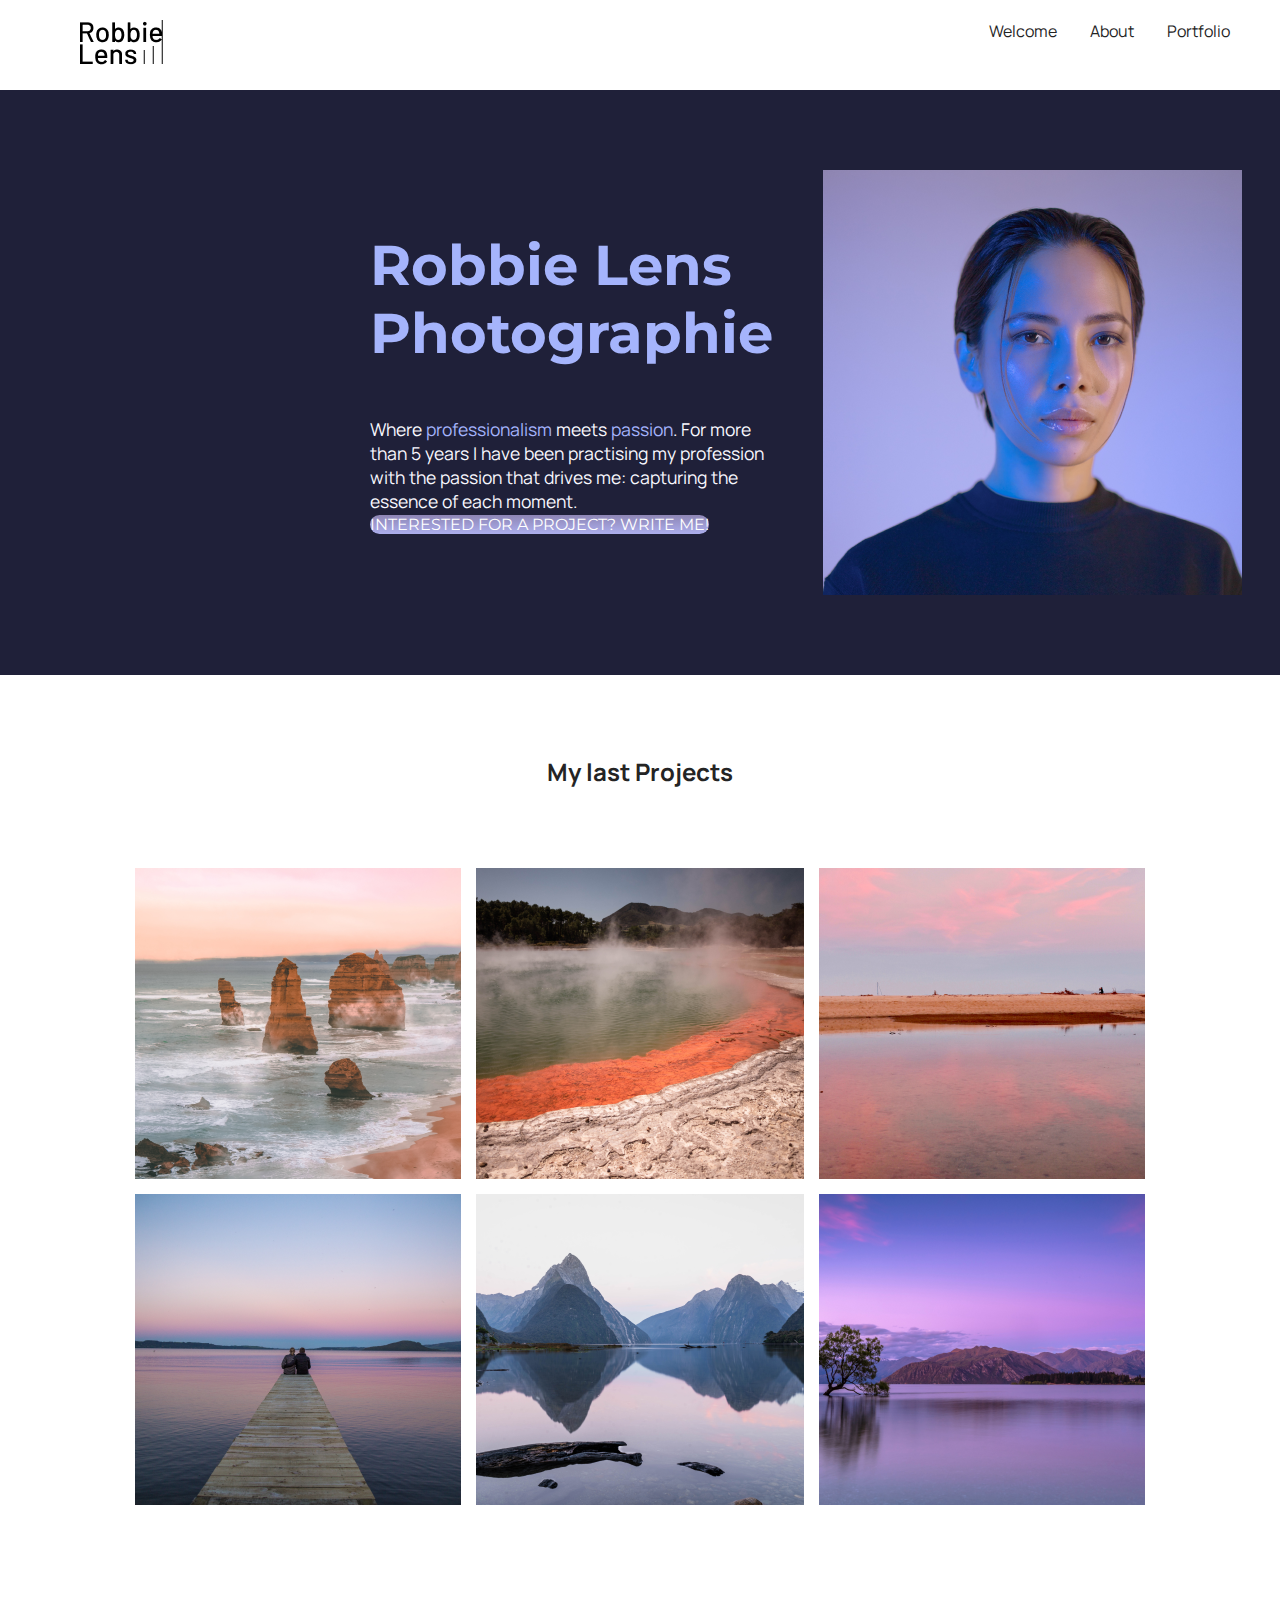
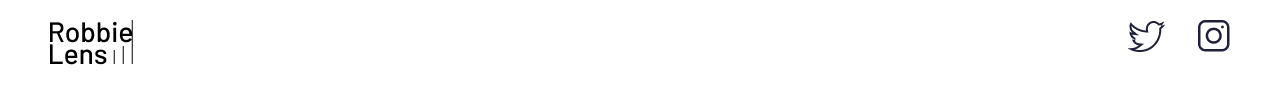
==== index.html @ 321a7bbb "ADD: Portfolio page with some CSS grid properties" ====
<!DOCTYPE html>
<html>
  <head>
    <meta charset="utf-8" />
    <title>Welcome - Robbie Lens Photgraphie</title>
    <link href="style.css" rel="stylesheet" />
    <!--Montserrat & Manrope Polices from Google Fonts-->
    <link rel="preconnect" href="https://fonts.googleapis.com" />
    <link rel="preconnect" href="https://fonts.gstatic.com" crossorigin />
    <link
      href="https://fonts.googleapis.com/css2?family=Manrope&family=Montserrat&display=swap"
      rel="stylesheet"
    />
  </head>
  <body>
    <!--Header Part-->
    <header>
      <!--Navigation Part for extern links-->
      <nav>
        <a href="index.html" class="links_icon">
          <img src="images/logo.png" alt="Logo Robbie Lens" />
        </a>

        <div>
          <a href="index.html">Welcome</a>
          <a href="about.html">About</a>
          <a href="portfolio.html">Portfolio</a>
        </div>
      </nav>
    </header>

    <!--Content Part (main)-->
    <main>
      <section class="start_home">
        <div class="border_content_startPage">
          <h1>Robbie Lens Photographie</h1>
          <p>
            Where <em>professionalism</em> meets <em>passion</em>. For more than
            5 years I have been practising my profession with the passion that
            drives me: capturing the essence of each moment.
          </p>
          <a href="" class="body_extra_links"
            >INTERESTED FOR A PROJECT? WRITE ME!</a
          >
        </div>

        <img
          src="images/robbie-lens.png"
          alt="Portrait with effects of the photograph Robbie Lens"
        />
      </section>
      <section class="home_images">
        <h2>My last Projects</h2>
        <div>
          <img
            src="images/images_home/element-1.png"
            alt="Twelve apostles - Australie"
          />
          <img
            src="images/images_home/element-2.png"
            alt="Wai-O-Tapu - Nouvelle-Zélande"
          />
          <img
            src="images/images_home/element-3.png"
            alt="Parc National d'Abel Tasman - Nouvelle-Zélande"
          />
        </div>
        <div>
          <img
            src="images/images_home/element-4.png"
            alt="Lac Rotorua - Nouvelle-Zélande"
          />
          <img
            src="images/images_home/element-5.png"
            alt="Milford Sound - Nouvelle-Zélande"
          />
          <img
            src="images/images_home/element-6.png"
            alt="Lac Wanaka - Nouvelle-Zélande"
          />
        </div>
      </section>
    </main>

    <!--Footer Part-->
    <footer>
      <a href="index.html">
        <img src="images/logo.png" alt="Logo Robbie Lens" />
      </a>
      <div>
        <a target="_blank" href="https://twitter.com" class="links_icon">
          <img src="images/twitter.png" alt="Logo Twitter" />
        </a>

        <a target="_blank" href="https://instagram.com" class="links_icon">
          <img src="images/instagram.png" alt="Logo Instagram" />
        </a>
      </div>
    </footer>
  </body>
</html>
---- style.css ----
* {
  margin: 0;
}

a {
  color: #242424;
  text-decoration: none;
}

em {
  color: #a5b4fc;
  font-style: normal;
}

h1 {
  font-size: 3.5em;
  color: #a5b4fc;
  font-family: "Montserrat", sans-serif;
}

h2 {
  color: #f9f8ff;
}

p,
li {
  font-size: 1.1em;
  font-family: "Manrope", sans-serif;
  color: #f9f8ff;
}

body {
  font-family: "Manrope", sans-serif;
  font-size: 1em;
  background-color: #1f2039;
}

header,
footer {
  background-color: white;
  padding: 20px 50px;
}

.body_extra_links {
  background: linear-gradient(#8e86b5, #acaeed);
  color: white;
  font-family: "Montserrat", sans-serif;
  border-radius: 50px;
}

/*Add a Border line*/
.border_content {
  border-right: 1px solid #a5b4fc;
  border-bottom: 1px solid #a5b4fc;
  padding: 50px;
}

.border_content_startPage {
  padding: 50px;
}

.border_content_startPage p {
  margin-top: 50px;
}

/*Add some dynamics interactions*/

a:hover {
  text-decoration: underline;
}

.border_content:hover {
  text-decoration: none;
  background: linear-gradient(#696484, #8788ba);
}

header img:hover {
  opacity: 0.5;
}

footer img:hover {
  opacity: 0.5;
}

/*Add some margin and padding properties*/

section {
  padding: 80px;
}

.about_main {
  width: 50%;
  margin: auto;
}

.border_content h2 {
  margin-top: 30px;
}

.border_content ul {
  margin-top: 30px;
}

/* Add some flex properties*/
.links_icon {
  margin-left: 30px;
}

footer,
nav {
  display: flex;
  flex-direction: row;
  justify-content: space-between;
}

nav a {
  margin-left: 30px;
}

.home_images {
  background-color: white;
  padding: 80px;
}

.home_images h2 {
  color: #242424;
  text-align: center;
  margin-bottom: 80px;
}

.home_images div {
  display: flex;
  flex-direction: row;
  gap: 15px;
  justify-content: center;
  margin-bottom: 15px;
}

.start_home {
  display: flex;
  flex-direction: row;
  width: 50%;
  align-items: center;
  margin: auto;
}

.home_images img:hover {
  opacity: 0.5;
}

/* Add some CSS properties for the portfolio.html file*/

.section_portfolio_photos {
  background-color: white;
}

.section_portfolio_photos h2 {
  color: #242424;
  margin-bottom: 80px;
  margin-top: 50px;
}


.grid_landscapes {
  display: grid;
  grid-template-columns: 1fr 1fr 1fr;
  grid-template-rows: 300px 300px 300px;
  gap: 15px;
}

.grid_portraits {
    display: grid;
    grid-template-columns: 1fr 1fr 1fr;
    grid-template-rows: 300px 300px;
    gap: 15px;
  }

.grid_landscapes img,
.grid_portraits img {
  width: 100%;
  height: 100%;
  object-fit: cover;
  border-radius: 10px;
}
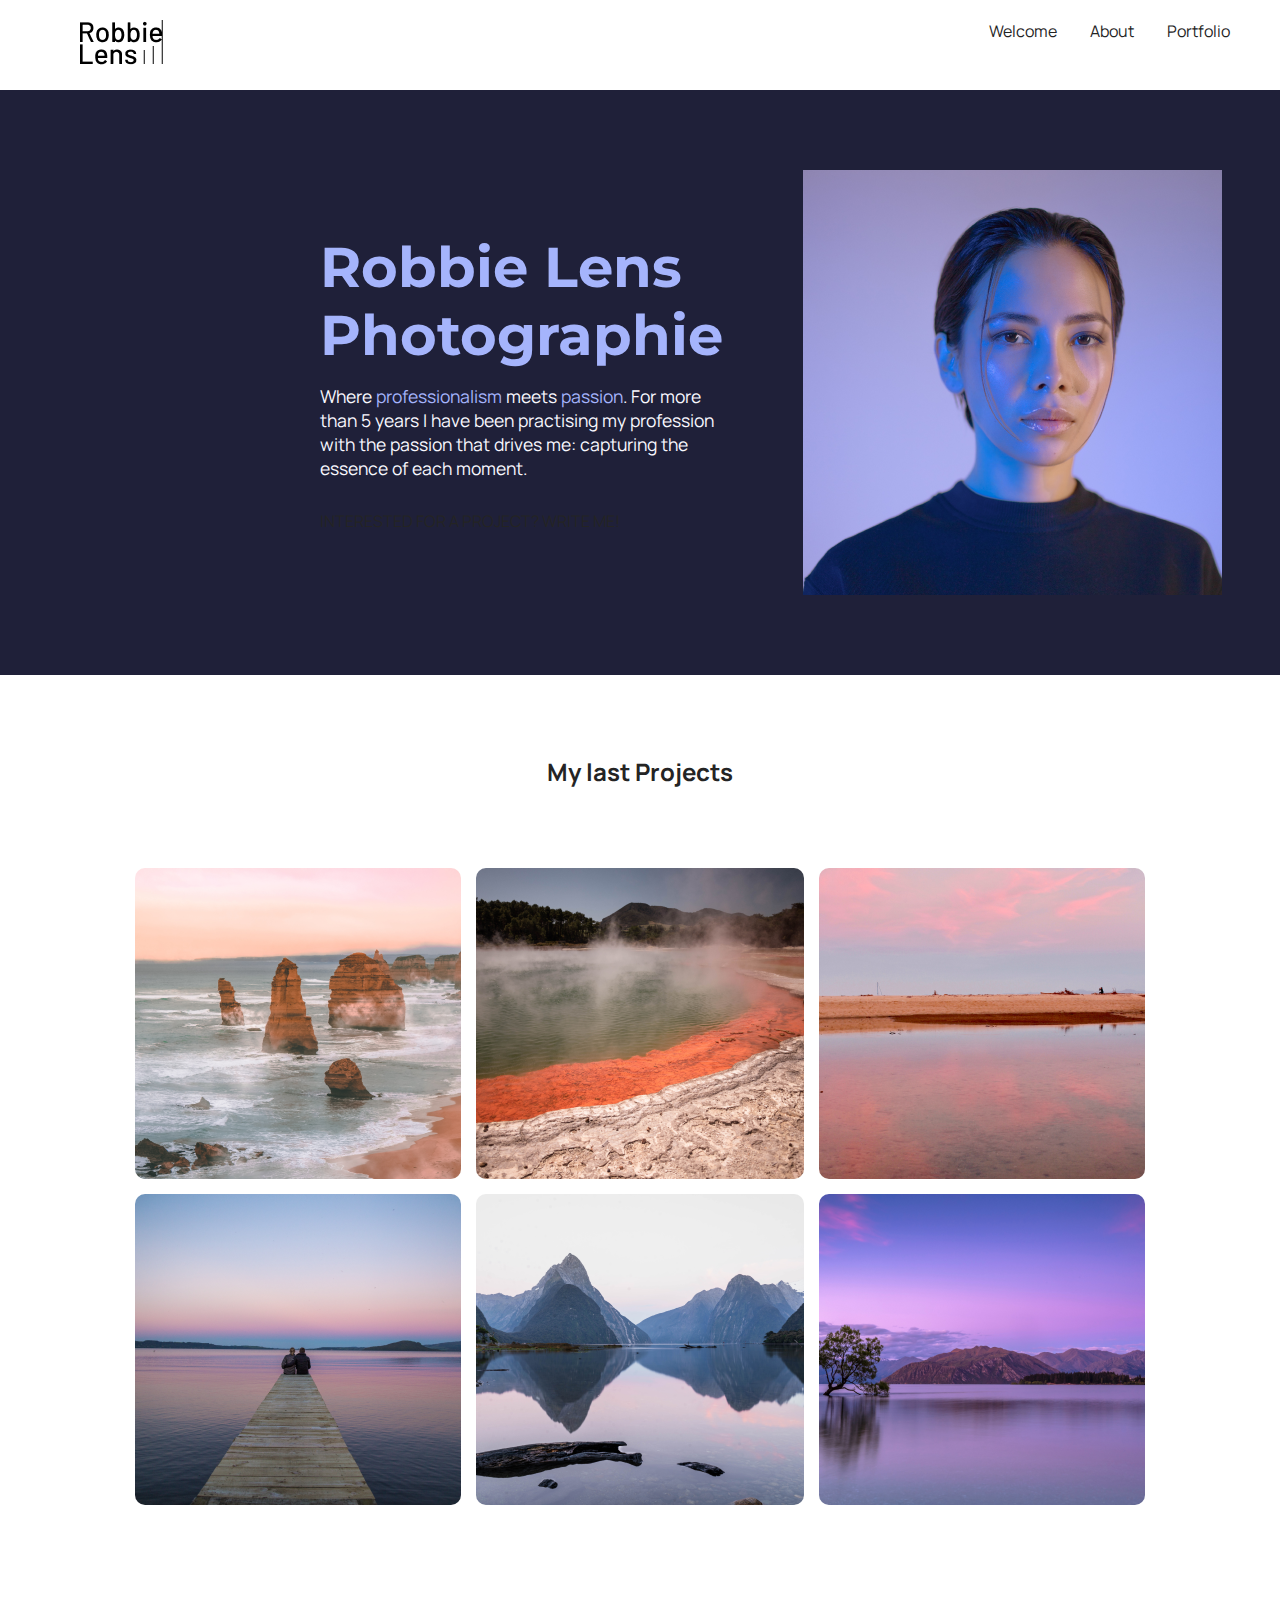
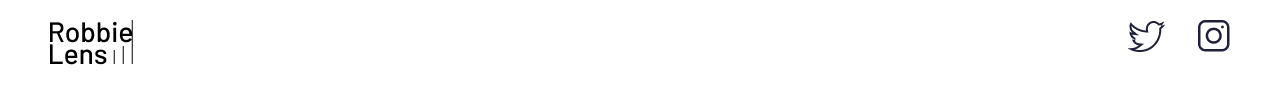
==== commit 771d9472: "BUILD: split CSS file" ====
--- a/index.html
+++ b/index.html
@@ -1,101 +1,79 @@
 <!DOCTYPE html>
 <html>
-  <head>
-    <meta charset="utf-8" />
-    <title>Welcome - Robbie Lens Photgraphie</title>
-    <link href="style.css" rel="stylesheet" />
-    <!--Montserrat & Manrope Polices from Google Fonts-->
-    <link rel="preconnect" href="https://fonts.googleapis.com" />
-    <link rel="preconnect" href="https://fonts.gstatic.com" crossorigin />
-    <link
-      href="https://fonts.googleapis.com/css2?family=Manrope&family=Montserrat&display=swap"
-      rel="stylesheet"
-    />
-  </head>
-  <body>
-    <!--Header Part-->
-    <header>
-      <!--Navigation Part for extern links-->
-      <nav>
-        <a href="index.html" class="links_icon">
-          <img src="images/logo.png" alt="Logo Robbie Lens" />
-        </a>
 
-        <div>
-          <a href="index.html">Welcome</a>
-          <a href="about.html">About</a>
-          <a href="portfolio.html">Portfolio</a>
-        </div>
-      </nav>
-    </header>
+<head>
+  <meta charset="utf-8" />
+  <title>Welcome - Robbie Lens Photgraphie</title>
+  <link href="style/style.css" rel="stylesheet" />
+  <link href="style/index.css" rel="stylesheet" />
+  <!--Montserrat & Manrope Polices from Google Fonts-->
+  <link rel="preconnect" href="https://fonts.googleapis.com" />
+  <link rel="preconnect" href="https://fonts.gstatic.com" crossorigin />
+  <link href="https://fonts.googleapis.com/css2?family=Manrope&family=Montserrat&display=swap" rel="stylesheet" />
+</head>
 
-    <!--Content Part (main)-->
-    <main>
-      <section class="start_home">
-        <div class="border_content_startPage">
-          <h1>Robbie Lens Photographie</h1>
-          <p>
-            Where <em>professionalism</em> meets <em>passion</em>. For more than
-            5 years I have been practising my profession with the passion that
-            drives me: capturing the essence of each moment.
-          </p>
-          <a href="" class="body_extra_links"
-            >INTERESTED FOR A PROJECT? WRITE ME!</a
-          >
-        </div>
-
-        <img
-          src="images/robbie-lens.png"
-          alt="Portrait with effects of the photograph Robbie Lens"
-        />
-      </section>
-      <section class="home_images">
-        <h2>My last Projects</h2>
-        <div>
-          <img
-            src="images/images_home/element-1.png"
-            alt="Twelve apostles - Australie"
-          />
-          <img
-            src="images/images_home/element-2.png"
-            alt="Wai-O-Tapu - Nouvelle-Zélande"
-          />
-          <img
-            src="images/images_home/element-3.png"
-            alt="Parc National d'Abel Tasman - Nouvelle-Zélande"
-          />
-        </div>
-        <div>
-          <img
-            src="images/images_home/element-4.png"
-            alt="Lac Rotorua - Nouvelle-Zélande"
-          />
-          <img
-            src="images/images_home/element-5.png"
-            alt="Milford Sound - Nouvelle-Zélande"
-          />
-          <img
-            src="images/images_home/element-6.png"
-            alt="Lac Wanaka - Nouvelle-Zélande"
-          />
-        </div>
-      </section>
-    </main>
-
-    <!--Footer Part-->
-    <footer>
-      <a href="index.html">
+<body>
+  <!--Header Part-->
+  <header>
+    <!--Navigation Part for extern links-->
+    <nav>
+      <a href="index.html" class="links_icon">
         <img src="images/logo.png" alt="Logo Robbie Lens" />
       </a>
+
       <div>
-        <a target="_blank" href="https://twitter.com" class="links_icon">
-          <img src="images/twitter.png" alt="Logo Twitter" />
-        </a>
+        <a href="index.html">Welcome</a>
+        <a href="about.html">About</a>
+        <a href="portfolio.html">Portfolio</a>
+      </div>
+    </nav>
+  </header>
 
-        <a target="_blank" href="https://instagram.com" class="links_icon">
-          <img src="images/instagram.png" alt="Logo Instagram" />
-        </a>
+  <!--Content Part (main)-->
+  <main>
+    <section class="start_home">
+      <div class="border_content_startPage">
+        <h1>Robbie Lens Photographie</h1>
+        <p>
+          Where <em>professionalism</em> meets <em>passion</em>. For more than
+          5 years I have been practising my profession with the passion that
+          drives me: capturing the essence of each moment.
+        </p>
+        <a href="" class="body_extra_links">INTERESTED FOR A PROJECT? WRITE ME!</a>
       </div>
-    </footer>
-  </body>
-</html>
+
+      <img src="images/robbie-lens.png" alt="Portrait with effects of the photograph Robbie Lens" />
+    </section>
+    <section class="home_images">
+      <h2>My last Projects</h2>
+      <div>
+        <img src="images/images_home/element-1.png" alt="Twelve apostles - Australie" />
+        <img src="images/images_home/element-2.png" alt="Wai-O-Tapu - Nouvelle-Zélande" />
+        <img src="images/images_home/element-3.png" alt="Parc National d'Abel Tasman - Nouvelle-Zélande" />
+      </div>
+      <div>
+        <img src="images/images_home/element-4.png" alt="Lac Rotorua - Nouvelle-Zélande" />
+        <img src="images/images_home/element-5.png" alt="Milford Sound - Nouvelle-Zélande" />
+        <img src="images/images_home/element-6.png" alt="Lac Wanaka - Nouvelle-Zélande" />
+      </div>
+    </section>
+  </main>
+
+  <!--Footer Part-->
+  <footer>
+    <a href="index.html">
+      <img src="images/logo.png" alt="Logo Robbie Lens" />
+    </a>
+    <div>
+      <a target="_blank" href="https://twitter.com" class="links_icon">
+        <img src="images/twitter.png" alt="Logo Twitter" />
+      </a>
+
+      <a target="_blank" href="https://instagram.com" class="links_icon">
+        <img src="images/instagram.png" alt="Logo Instagram" />
+      </a>
+    </div>
+  </footer>
+</body>
+
+</html>--- a/style/style.css
+++ b/style/style.css
@@ -0,0 +1,88 @@
+* {
+  margin: 0;
+}
+
+body {
+  font-family: "Manrope", sans-serif;
+  font-size: 1em;
+  background-color: #1f2039;
+}
+
+a {
+  color: #242424;
+  text-decoration: none;
+}
+
+em {
+  color: #a5b4fc;
+  font-style: normal;
+}
+
+h1 {
+  font-size: 3.5em;
+  color: #a5b4fc;
+  font-family: "Montserrat", sans-serif;
+}
+
+h2 {
+  color: #f9f8ff;
+}
+
+p,
+li {
+  font-size: 1.1em;
+  font-family: "Manrope", sans-serif;
+  color: #f9f8ff;
+}
+
+header,
+footer {
+  background-color: white;
+  padding: 20px 50px;
+}
+
+.cta {
+  display: inline-block;
+  background: linear-gradient(#8e86b5, #acaeed);
+  color: white;
+  font-family: "Montserrat", sans-serif;
+  border-radius: 50px;
+  padding: 20px 30px;
+  margin-top: 30px;
+}
+
+a:hover {
+  text-decoration: underline;
+}
+
+.cta:hover {
+  background: linear-gradient(#696484, #8788ba);
+  text-decoration: none;
+}
+
+.links_icon {
+  margin-left: 30px;
+}
+
+header img:hover {
+  opacity: 0.5;
+}
+
+footer img:hover {
+  opacity: 0.5;
+}
+
+section {
+  padding: 80px;
+}
+
+footer,
+nav {
+  display: flex;
+  flex-direction: row;
+  justify-content: space-between;
+}
+
+nav a {
+  margin-left: 30px;
+}
--- a/style/index.css
+++ b/style/index.css
@@ -0,0 +1,46 @@
+.home_images {
+  background-color: white;
+  padding: 80px;
+}
+
+.home_images h2 {
+  color: #242424;
+  text-align: center;
+  margin-bottom: 80px;
+}
+
+.home_images div {
+  display: flex;
+  flex-direction: row;
+  gap: 15px;
+  justify-content: center;
+  margin-bottom: 15px;
+}
+
+.home_images img {
+  border-radius: 10px;
+}
+
+.start_home {
+  display: flex;
+  flex-direction: row;
+  width: 50%;
+  align-items: center;
+  margin: auto;
+}
+
+.start_home h1 {
+  margin-bottom: 15px;
+}
+
+.start_home p {
+  margin-bottom: 30px;
+}
+
+.start_home div {
+  padding-right: 80px;
+}
+
+.home_images img:hover {
+  opacity: 0.5;
+}
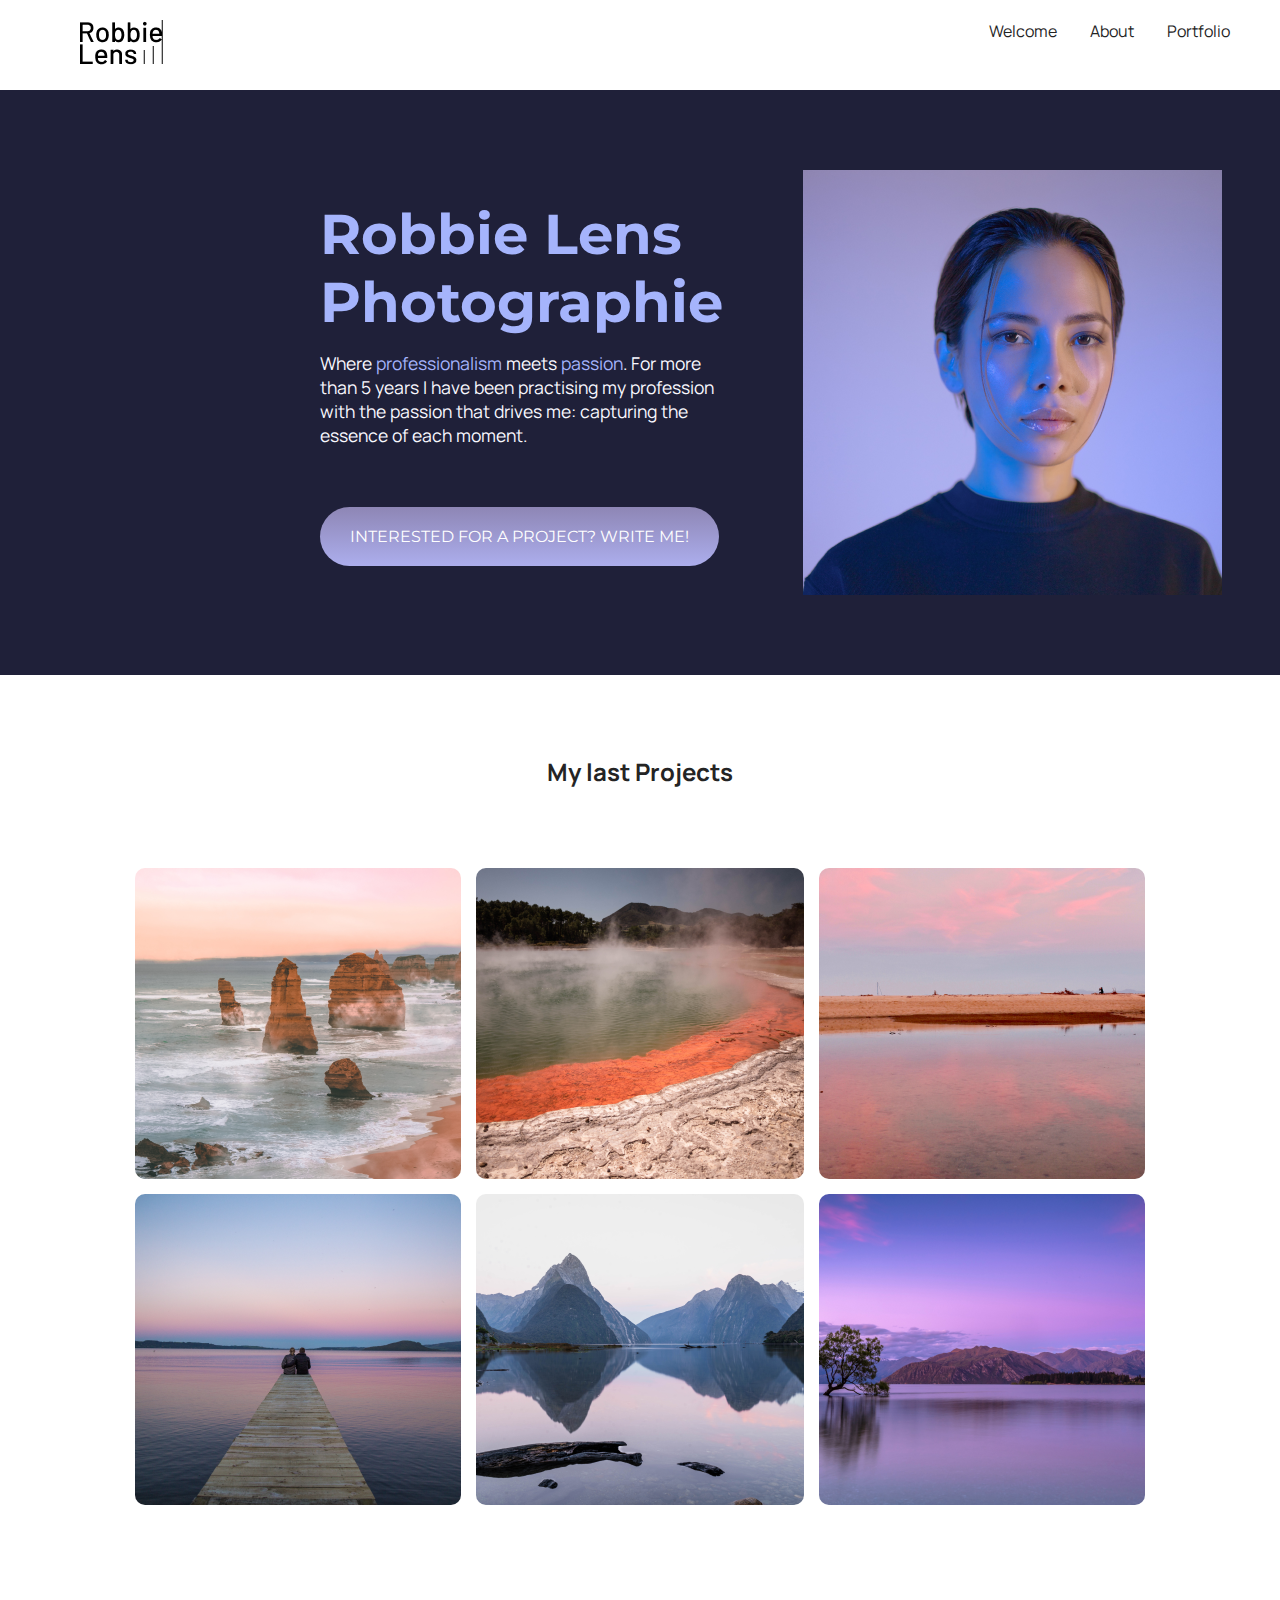
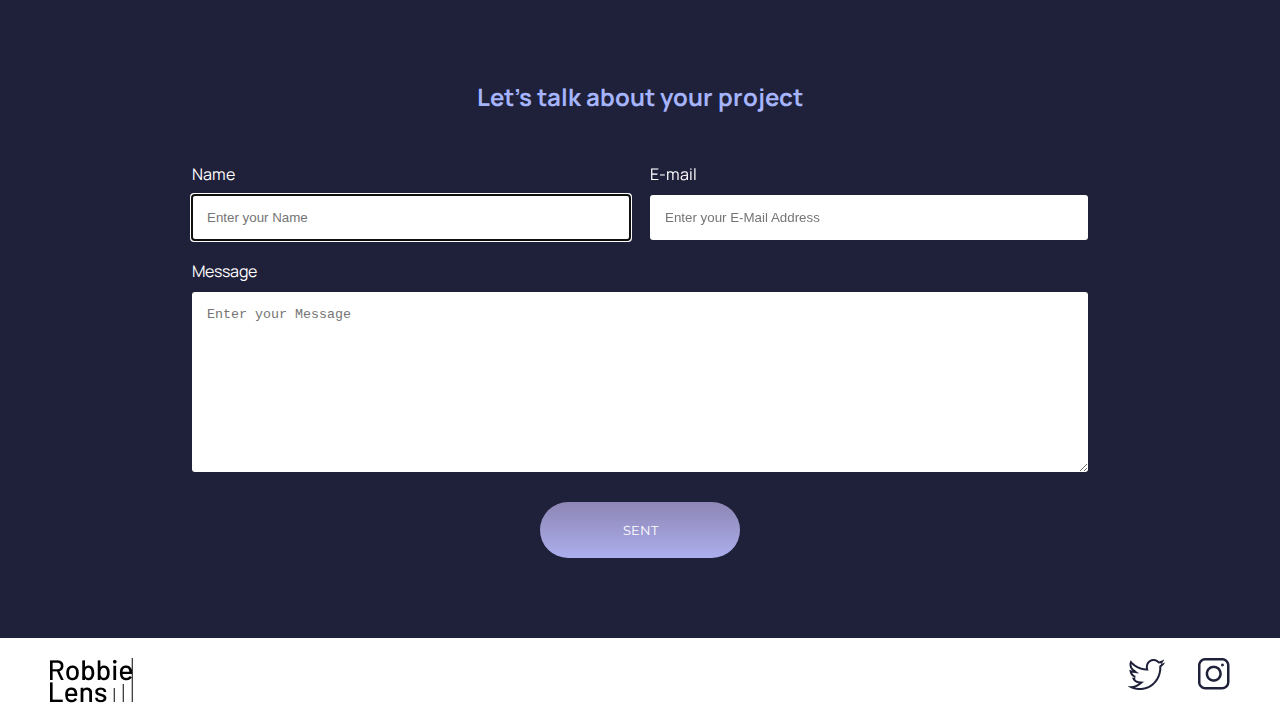
==== commit ce5d67f8: "ADD: Contact's application form" ====
--- a/index.html
+++ b/index.html
@@ -39,7 +39,7 @@
           5 years I have been practising my profession with the passion that
           drives me: capturing the essence of each moment.
         </p>
-        <a href="" class="body_extra_links">INTERESTED FOR A PROJECT? WRITE ME!</a>
+        <a href="#contact" class="cta">INTERESTED FOR A PROJECT? WRITE ME!</a>
       </div>
 
       <img src="images/robbie-lens.png" alt="Portrait with effects of the photograph Robbie Lens" />
@@ -56,6 +56,24 @@
         <img src="images/images_home/element-5.png" alt="Milford Sound - Nouvelle-Zélande" />
         <img src="images/images_home/element-6.png" alt="Lac Wanaka - Nouvelle-Zélande" />
       </div>
+    </section>
+    <section id="contact" class="section-contact">
+      <h2>Let's talk about your project</h2>
+      <form method="get" action="#">
+        <div class="form_name_email">
+          <div class="form-column">
+            <label for="name">Name</label>
+            <input type="text" name="name" id="name" placeholder="Enter your Name" autofocus>
+          </div>
+          <div class="form-column">
+            <label for="email">E-mail</label>
+            <input type="email" name="email" id="email" placeholder="Enter your E-Mail Address" required>
+          </div>
+        </div>
+        <label for="message">Message</label>
+        <textarea name="message" id="message" placeholder="Enter your Message" rows="10" required></textarea>
+        <input type="submit" value="SENT" class="cta">
+      </form>
     </section>
   </main>
 
--- a/style/index.css
+++ b/style/index.css
@@ -44,3 +44,48 @@
 .home_images img:hover {
   opacity: 0.5;
 }
+
+
+.section-contact h2 {
+  color: #a5b4fc;
+  text-align: center;
+  margin-bottom: 50px;
+}
+
+form {
+  display: flex;
+  flex-direction: column;
+  width: 80%;
+  margin: auto;
+  color: white;
+}
+
+.form_name_email {
+  display: flex;
+  flex-direction: row;
+  gap: 20px;
+}
+
+.form-column {
+  flex: 1;
+  display: flex;
+  flex-direction: column;
+  margin-bottom: 20px;
+}
+
+input,
+textarea {
+  padding: 15px;
+  border-radius: 3px;
+  border: none;
+}
+
+label {
+  margin-bottom: 10px;
+}
+
+input[type='submit'] {
+  width: 200px;
+  margin: auto;
+  margin-top: 30px;
+}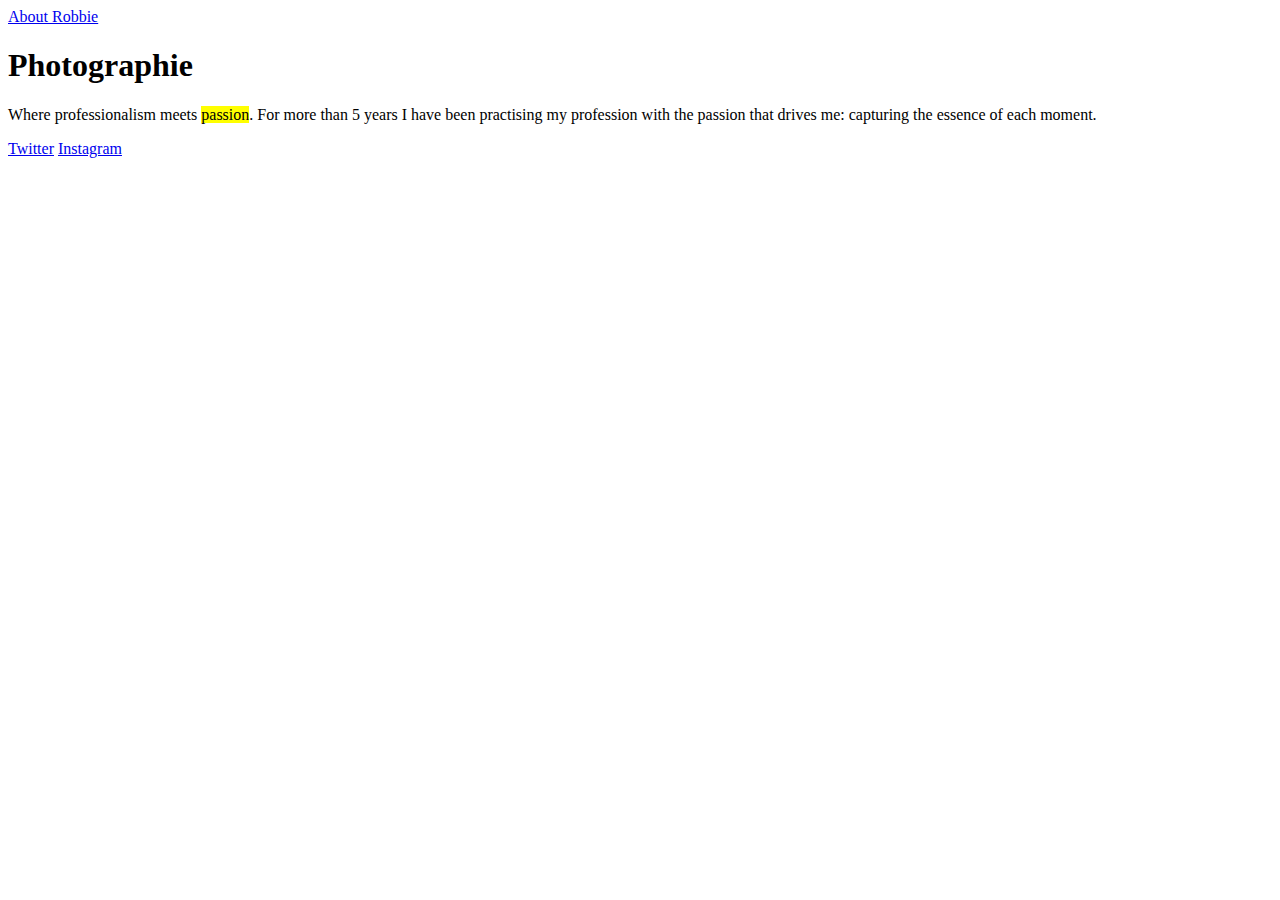
==== commit 88410148: "Merge pull request #1 from franckfotsing/P1_Add_Hypertext_Links" ====
--- a/index.html
+++ b/index.html
@@ -1,97 +1,17 @@
 <!DOCTYPE html>
 <html>
-
-<head>
-  <meta charset="utf-8" />
-  <title>Welcome - Robbie Lens Photgraphie</title>
-  <link href="style/style.css" rel="stylesheet" />
-  <link href="style/index.css" rel="stylesheet" />
-  <!--Montserrat & Manrope Polices from Google Fonts-->
-  <link rel="preconnect" href="https://fonts.googleapis.com" />
-  <link rel="preconnect" href="https://fonts.gstatic.com" crossorigin />
-  <link href="https://fonts.googleapis.com/css2?family=Manrope&family=Montserrat&display=swap" rel="stylesheet" />
-</head>
-
-<body>
-  <!--Header Part-->
-  <header>
-    <!--Navigation Part for extern links-->
-    <nav>
-      <a href="index.html" class="links_icon">
-        <img src="images/logo.png" alt="Logo Robbie Lens" />
-      </a>
-
-      <div>
-        <a href="index.html">Welcome</a>
-        <a href="about.html">About</a>
-        <a href="portfolio.html">Portfolio</a>
-      </div>
-    </nav>
-  </header>
-
-  <!--Content Part (main)-->
-  <main>
-    <section class="start_home">
-      <div class="border_content_startPage">
-        <h1>Robbie Lens Photographie</h1>
-        <p>
-          Where <em>professionalism</em> meets <em>passion</em>. For more than
-          5 years I have been practising my profession with the passion that
-          drives me: capturing the essence of each moment.
+    <head>
+        <meta charset="utf-8" />
+        <title>Welcome - Robbie Lens Photgraphie</title>
+    </head>
+    <body>
+        <a href="about.html">About Robbie</a>
+        <h1>Photographie</h1>
+        <p>Where professionalism meets <mark>passion</mark>. For more than 5 years 
+            I have been practising my profession with the passion that drives me: 
+            capturing the essence of each moment.
         </p>
-        <a href="#contact" class="cta">INTERESTED FOR A PROJECT? WRITE ME!</a>
-      </div>
-
-      <img src="images/robbie-lens.png" alt="Portrait with effects of the photograph Robbie Lens" />
-    </section>
-    <section class="home_images">
-      <h2>My last Projects</h2>
-      <div>
-        <img src="images/images_home/element-1.png" alt="Twelve apostles - Australie" />
-        <img src="images/images_home/element-2.png" alt="Wai-O-Tapu - Nouvelle-Zélande" />
-        <img src="images/images_home/element-3.png" alt="Parc National d'Abel Tasman - Nouvelle-Zélande" />
-      </div>
-      <div>
-        <img src="images/images_home/element-4.png" alt="Lac Rotorua - Nouvelle-Zélande" />
-        <img src="images/images_home/element-5.png" alt="Milford Sound - Nouvelle-Zélande" />
-        <img src="images/images_home/element-6.png" alt="Lac Wanaka - Nouvelle-Zélande" />
-      </div>
-    </section>
-    <section id="contact" class="section-contact">
-      <h2>Let's talk about your project</h2>
-      <form method="get" action="#">
-        <div class="form_name_email">
-          <div class="form-column">
-            <label for="name">Name</label>
-            <input type="text" name="name" id="name" placeholder="Enter your Name" autofocus>
-          </div>
-          <div class="form-column">
-            <label for="email">E-mail</label>
-            <input type="email" name="email" id="email" placeholder="Enter your E-Mail Address" required>
-          </div>
-        </div>
-        <label for="message">Message</label>
-        <textarea name="message" id="message" placeholder="Enter your Message" rows="10" required></textarea>
-        <input type="submit" value="SENT" class="cta">
-      </form>
-    </section>
-  </main>
-
-  <!--Footer Part-->
-  <footer>
-    <a href="index.html">
-      <img src="images/logo.png" alt="Logo Robbie Lens" />
-    </a>
-    <div>
-      <a target="_blank" href="https://twitter.com" class="links_icon">
-        <img src="images/twitter.png" alt="Logo Twitter" />
-      </a>
-
-      <a target="_blank" href="https://instagram.com" class="links_icon">
-        <img src="images/instagram.png" alt="Logo Instagram" />
-      </a>
-    </div>
-  </footer>
-</body>
-
+        <a target="_blank" href="https://twitter.com">Twitter</a>
+        <a target="_blank" href="https://instagram.com">Instagram</a>
+    </body>
 </html>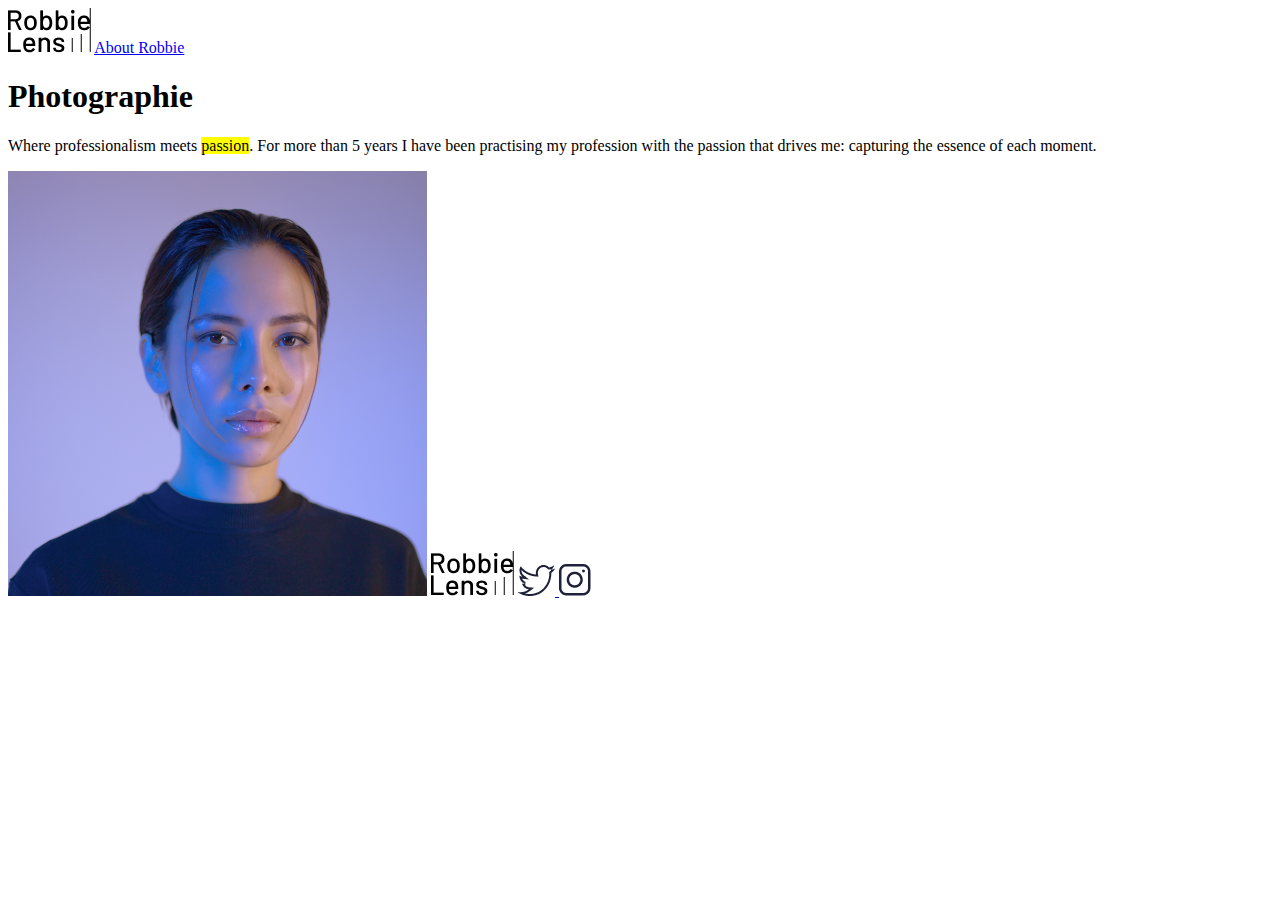
==== commit a3d4be2a: "Merge pull request #2 from franckfotsing/P1_Add_icon_images" ====
--- a/index.html
+++ b/index.html
@@ -5,13 +5,20 @@
         <title>Welcome - Robbie Lens Photgraphie</title>
     </head>
     <body>
+        <img src = "images/logo.png" alt="Logo Robbie Lens">
         <a href="about.html">About Robbie</a>
         <h1>Photographie</h1>
         <p>Where professionalism meets <mark>passion</mark>. For more than 5 years 
             I have been practising my profession with the passion that drives me: 
             capturing the essence of each moment.
         </p>
-        <a target="_blank" href="https://twitter.com">Twitter</a>
-        <a target="_blank" href="https://instagram.com">Instagram</a>
+        <img src = "images/robbie-lens.png" alt="Portrait with effects of the photograph Robbie Lens">
+        <img src="images/logo.png" alt="Logo Robbie Lens">
+        <a target="_blank" href="https://twitter.com">
+            <img src="images/twitter.png" alt="Logo Twitter">
+        </a>
+        <a target="_blank" href="https://instagram.com">
+            <img src="images/instagram.png" alt = "Logo Instagram">
+        </a>
     </body>
 </html>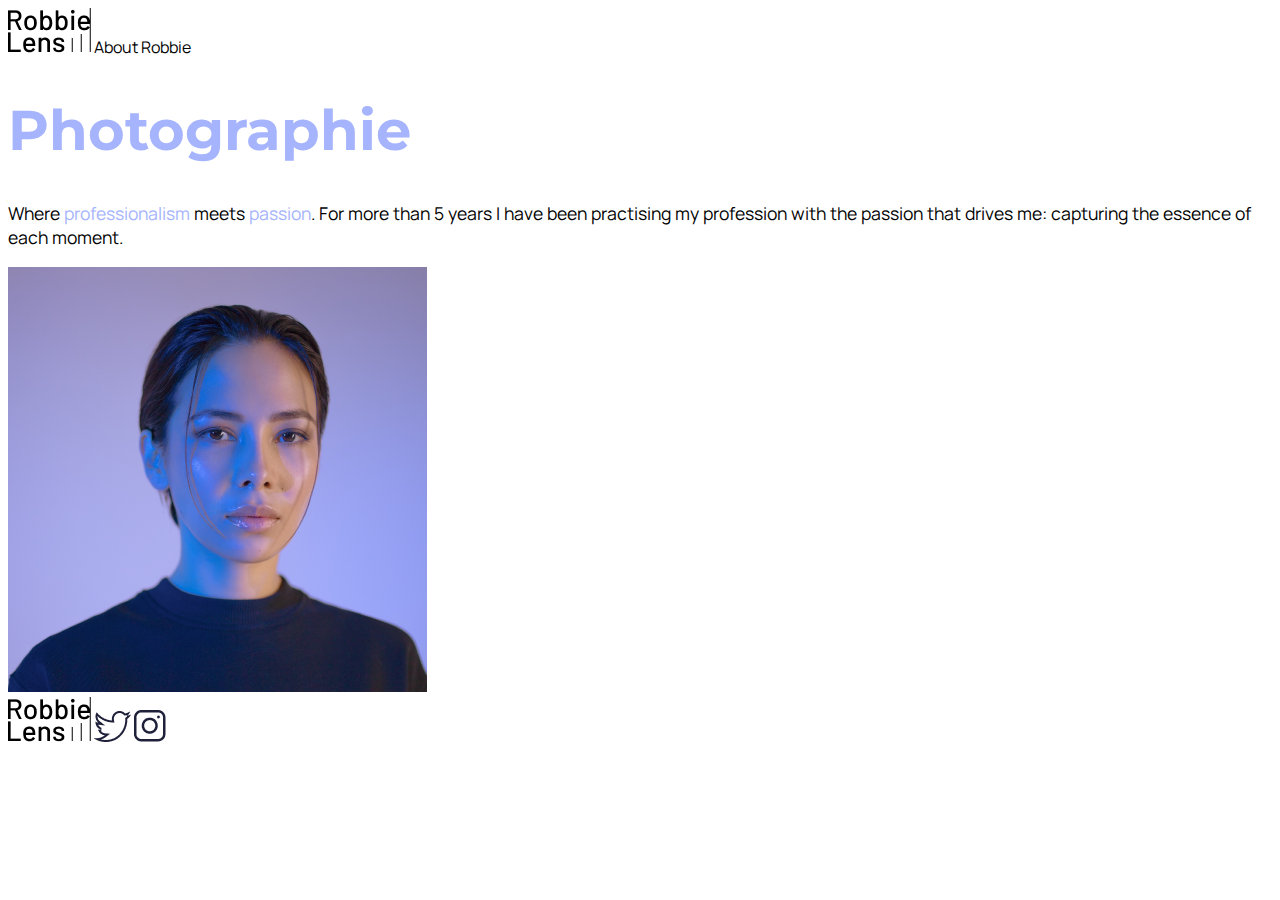
==== commit 8ac09852: "Merge pull request #3 from franckfotsing/P2_Add_CSS_file" ====
--- a/index.html
+++ b/index.html
@@ -3,22 +3,33 @@
     <head>
         <meta charset="utf-8" />
         <title>Welcome - Robbie Lens Photgraphie</title>
+        <link href="style.css" rel="stylesheet">
+        <!--Montserrat & Manrope Polices from Google Fonts-->
+        <link rel="preconnect" href="https://fonts.googleapis.com">
+        <link rel="preconnect" href="https://fonts.gstatic.com" crossorigin>
+        <link href="https://fonts.googleapis.com/css2?family=Manrope&family=Montserrat&display=swap" rel="stylesheet">
     </head>
     <body>
-        <img src = "images/logo.png" alt="Logo Robbie Lens">
-        <a href="about.html">About Robbie</a>
+        <div>
+            <img src = "images/logo.png" alt="Logo Robbie Lens">
+            <a href="about.html">About Robbie</a>
+        </div>
+        
         <h1>Photographie</h1>
-        <p>Where professionalism meets <mark>passion</mark>. For more than 5 years 
+        <p>Where <em>professionalism</em> meets <em>passion</em>. For more than 5 years 
             I have been practising my profession with the passion that drives me: 
             capturing the essence of each moment.
         </p>
         <img src = "images/robbie-lens.png" alt="Portrait with effects of the photograph Robbie Lens">
-        <img src="images/logo.png" alt="Logo Robbie Lens">
-        <a target="_blank" href="https://twitter.com">
-            <img src="images/twitter.png" alt="Logo Twitter">
-        </a>
-        <a target="_blank" href="https://instagram.com">
-            <img src="images/instagram.png" alt = "Logo Instagram">
-        </a>
+        <div>
+            <img src="images/logo.png" alt="Logo Robbie Lens">
+            <a target="_blank" href="https://twitter.com">
+                <img src="images/twitter.png" alt="Logo Twitter">
+            </a>
+            <a target="_blank" href="https://instagram.com">
+                <img src="images/instagram.png" alt = "Logo Instagram">
+            </a>
+        </div>
+        
     </body>
-</html>+</html>
--- a/style.css
+++ b/style.css
@@ -0,0 +1,25 @@
+a {
+    color: black;
+    text-decoration: none;
+}
+
+em {
+    color: #A5B4FC;
+    font-style: normal;
+}
+
+h1 {
+    font-size: 3.5em;
+    color: #A5B4FC;
+    font-family: 'Montserrat', sans-serif;
+}
+
+p {
+    font-size: 1.1em;
+    font-family: 'Manrope', sans-serif;
+}
+
+body {
+    font-family: 'Manrope', sans-serif;
+    font-size: 1em;
+}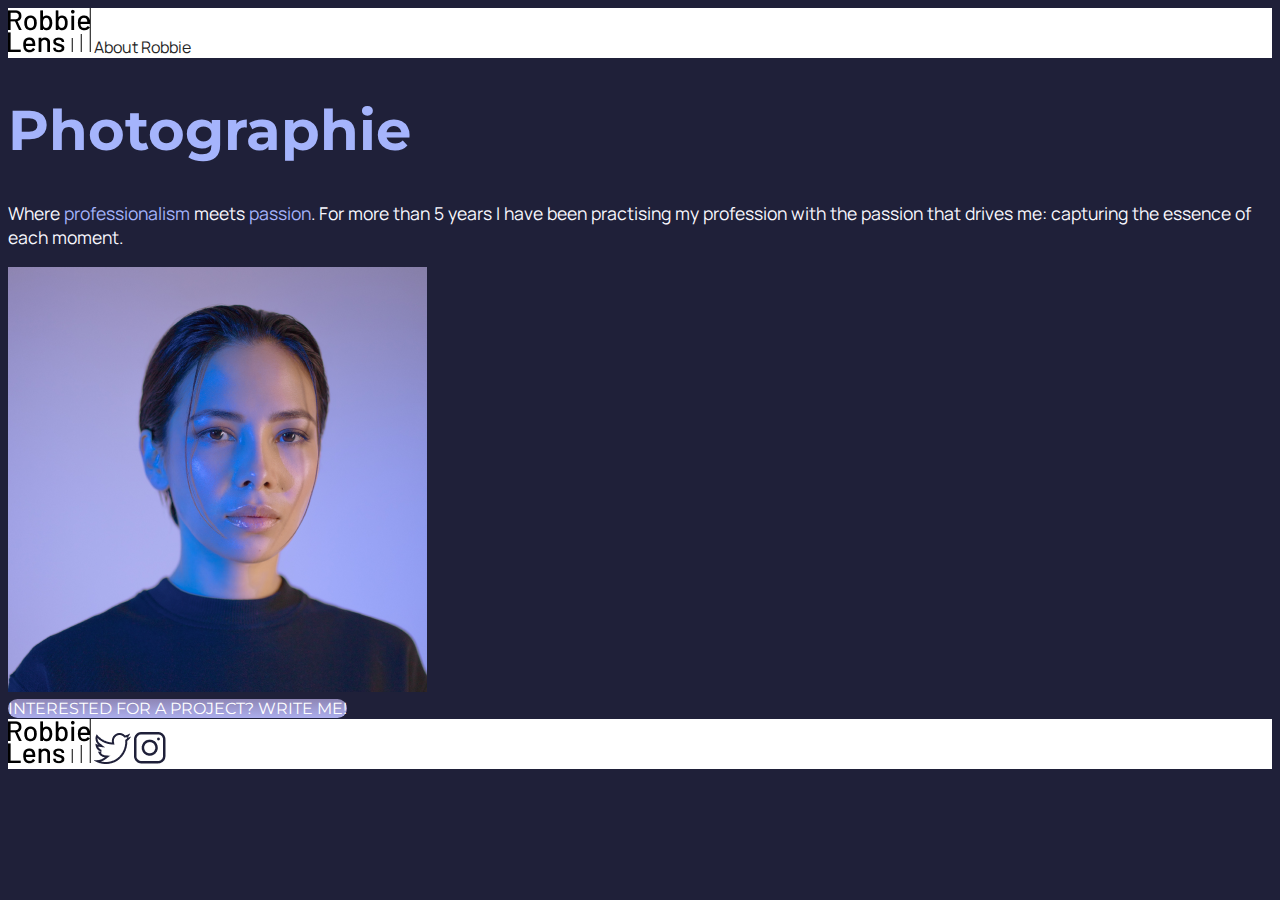
==== commit 1b020cb4: "Merge pull request #4 from franckfotsing/P3_Set_Structure_page" ====
--- a/index.html
+++ b/index.html
@@ -1,35 +1,59 @@
 <!DOCTYPE html>
 <html>
-    <head>
-        <meta charset="utf-8" />
-        <title>Welcome - Robbie Lens Photgraphie</title>
-        <link href="style.css" rel="stylesheet">
-        <!--Montserrat & Manrope Polices from Google Fonts-->
-        <link rel="preconnect" href="https://fonts.googleapis.com">
-        <link rel="preconnect" href="https://fonts.gstatic.com" crossorigin>
-        <link href="https://fonts.googleapis.com/css2?family=Manrope&family=Montserrat&display=swap" rel="stylesheet">
-    </head>
-    <body>
-        <div>
-            <img src = "images/logo.png" alt="Logo Robbie Lens">
-            <a href="about.html">About Robbie</a>
+  <head>
+    <meta charset="utf-8" />
+    <title>Welcome - Robbie Lens Photgraphie</title>
+    <link href="style.css" rel="stylesheet" />
+    <!--Montserrat & Manrope Polices from Google Fonts-->
+    <link rel="preconnect" href="https://fonts.googleapis.com" />
+    <link rel="preconnect" href="https://fonts.gstatic.com" crossorigin />
+    <link
+      href="https://fonts.googleapis.com/css2?family=Manrope&family=Montserrat&display=swap"
+      rel="stylesheet"
+    />
+  </head>
+  <body>
+    <!--Header Part-->
+    <header>
+      <!--Navigation Part for extern links-->
+      <nav>
+        <div class="body_header">
+          <img src="images/logo.png" alt="Logo Robbie Lens" />
+          <a href="about.html">About Robbie</a>
         </div>
-        
-        <h1>Photographie</h1>
-        <p>Where <em>professionalism</em> meets <em>passion</em>. For more than 5 years 
-            I have been practising my profession with the passion that drives me: 
-            capturing the essence of each moment.
-        </p>
-        <img src = "images/robbie-lens.png" alt="Portrait with effects of the photograph Robbie Lens">
-        <div>
-            <img src="images/logo.png" alt="Logo Robbie Lens">
-            <a target="_blank" href="https://twitter.com">
-                <img src="images/twitter.png" alt="Logo Twitter">
-            </a>
-            <a target="_blank" href="https://instagram.com">
-                <img src="images/instagram.png" alt = "Logo Instagram">
-            </a>
-        </div>
-        
-    </body>
+      </nav>
+    </header>
+
+    <!--Content Part (main)-->
+    <main>
+      <h1>Photographie</h1>
+      <p>
+        Where <em>professionalism</em> meets <em>passion</em>. For more than 5
+        years I have been practising my profession with the passion that drives
+        me: capturing the essence of each moment.
+      </p>
+      <img
+        src="images/robbie-lens.png"
+        alt="Portrait with effects of the photograph Robbie Lens"
+      />
+      <div>
+        <a href="" class="body_extra_links"
+          >INTERESTED FOR A PROJECT? WRITE ME!</a
+        >
+      </div>
+    </main>
+
+    <!--Footer Part-->
+    <footer>
+      <div class="body_footer">
+        <img src="images/logo.png" alt="Logo Robbie Lens" />
+        <a target="_blank" href="https://twitter.com">
+          <img src="images/twitter.png" alt="Logo Twitter" />
+        </a>
+        <a target="_blank" href="https://instagram.com">
+          <img src="images/instagram.png" alt="Logo Instagram" />
+        </a>
+      </div>
+    </footer>
+  </body>
 </html>
--- a/style.css
+++ b/style.css
@@ -1,5 +1,5 @@
 a {
-    color: black;
+    color: #242424;
     text-decoration: none;
 }
 
@@ -14,12 +14,57 @@
     font-family: 'Montserrat', sans-serif;
 }
 
-p {
+h2 {
+    color: #f9f8ff;
+  }  
+
+p,
+li {
     font-size: 1.1em;
     font-family: 'Manrope', sans-serif;
+    color: #f9f8ff;
 }
 
 body {
     font-family: 'Manrope', sans-serif;
     font-size: 1em;
+    background-color: #1F2039;
+}
+
+header,
+footer {
+    background-color: white;
+}
+
+.body_extra_links {
+    background: linear-gradient(#8e86b5, #acaeed);
+    color: white;
+    font-family: 'Montserrat', sans-serif;
+    border-radius: 50px;
+}
+
+/*Add a Border line*/
+.border_content {
+    border-right: 1px solid, #A5B4FC;
+    border-bottom: 1px solid #A5B4FC;
+
+}
+
+/*Add some dynamics interactions*/
+
+a:hover {
+    text-decoration: underline;
+}
+
+.border_content:hover {
+    text-decoration: none;
+    background: linear-gradient(#696484, #8788BA );
+}
+
+header img:hover {
+    opacity: 0.5;
+}
+
+footer img:hover {
+    opacity: 0.5;
 }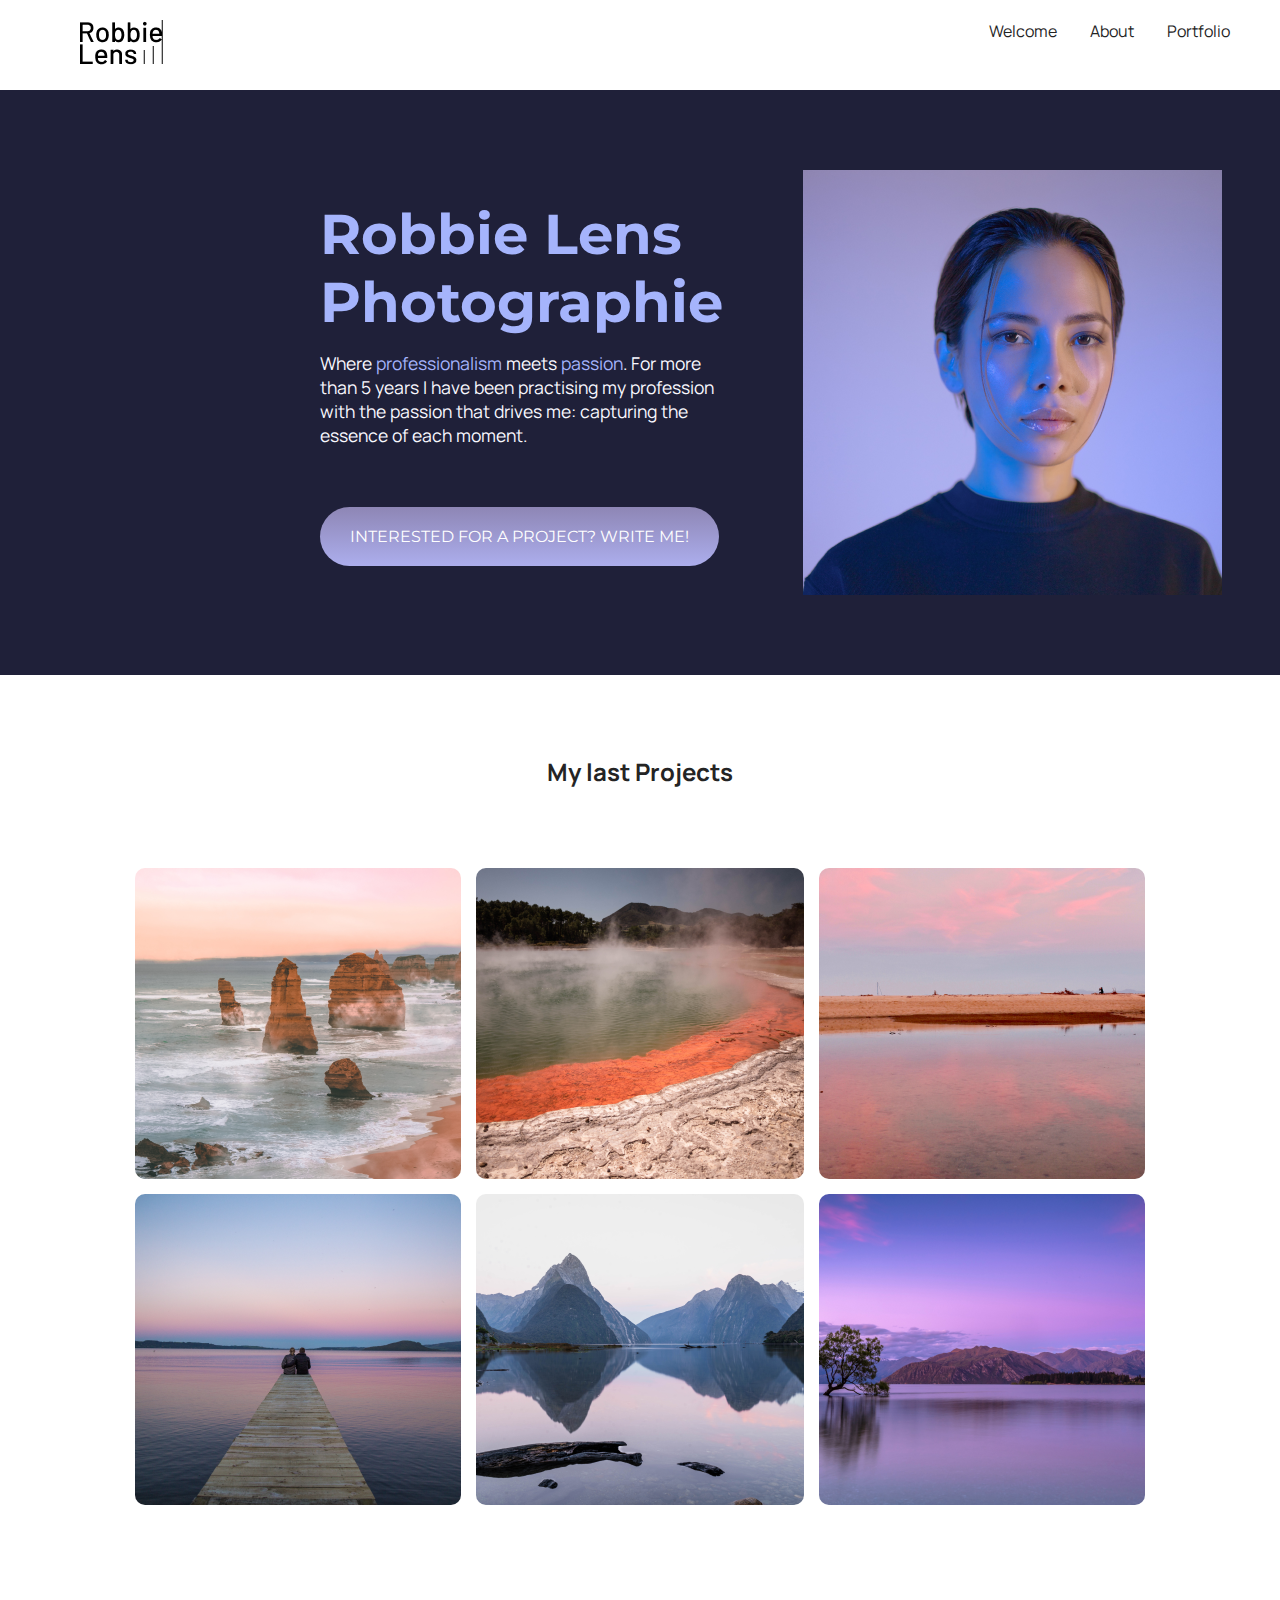
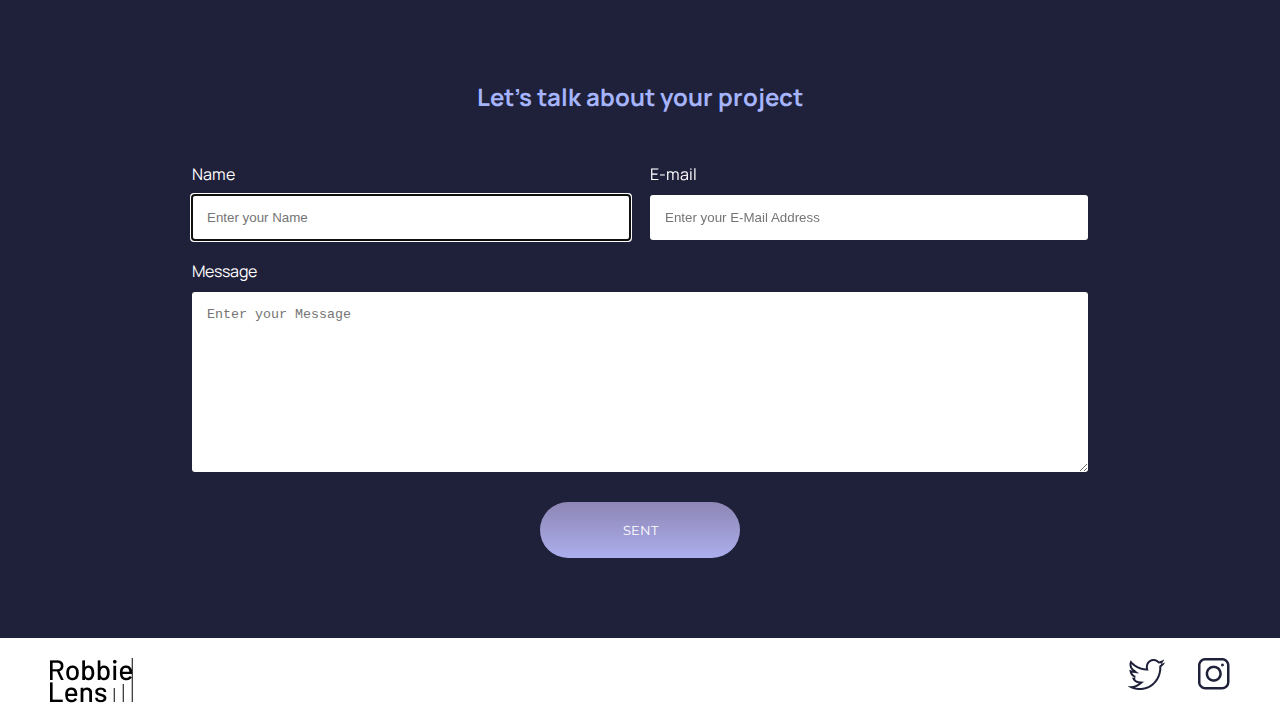
==== commit 5b6cb01e: "Merge pull request #5 from franckfotsing/P4_Set_Tables" ====
--- a/index.html
+++ b/index.html
@@ -1,59 +1,97 @@
 <!DOCTYPE html>
 <html>
-  <head>
-    <meta charset="utf-8" />
-    <title>Welcome - Robbie Lens Photgraphie</title>
-    <link href="style.css" rel="stylesheet" />
-    <!--Montserrat & Manrope Polices from Google Fonts-->
-    <link rel="preconnect" href="https://fonts.googleapis.com" />
-    <link rel="preconnect" href="https://fonts.gstatic.com" crossorigin />
-    <link
-      href="https://fonts.googleapis.com/css2?family=Manrope&family=Montserrat&display=swap"
-      rel="stylesheet"
-    />
-  </head>
-  <body>
-    <!--Header Part-->
-    <header>
-      <!--Navigation Part for extern links-->
-      <nav>
-        <div class="body_header">
-          <img src="images/logo.png" alt="Logo Robbie Lens" />
-          <a href="about.html">About Robbie</a>
+
+<head>
+  <meta charset="utf-8" />
+  <title>Welcome - Robbie Lens Photgraphie</title>
+  <link href="style/style.css" rel="stylesheet" />
+  <link href="style/index.css" rel="stylesheet" />
+  <!--Montserrat & Manrope Polices from Google Fonts-->
+  <link rel="preconnect" href="https://fonts.googleapis.com" />
+  <link rel="preconnect" href="https://fonts.gstatic.com" crossorigin />
+  <link href="https://fonts.googleapis.com/css2?family=Manrope&family=Montserrat&display=swap" rel="stylesheet" />
+</head>
+
+<body>
+  <!--Header Part-->
+  <header>
+    <!--Navigation Part for extern links-->
+    <nav>
+      <a href="index.html" class="links_icon">
+        <img src="images/logo.png" alt="Logo Robbie Lens" />
+      </a>
+
+      <div>
+        <a href="index.html">Welcome</a>
+        <a href="about.html">About</a>
+        <a href="portfolio.html">Portfolio</a>
+      </div>
+    </nav>
+  </header>
+
+  <!--Content Part (main)-->
+  <main>
+    <section class="start_home">
+      <div class="border_content_startPage">
+        <h1>Robbie Lens Photographie</h1>
+        <p>
+          Where <em>professionalism</em> meets <em>passion</em>. For more than
+          5 years I have been practising my profession with the passion that
+          drives me: capturing the essence of each moment.
+        </p>
+        <a href="#contact" class="cta">INTERESTED FOR A PROJECT? WRITE ME!</a>
+      </div>
+
+      <img src="images/robbie-lens.png" alt="Portrait with effects of the photograph Robbie Lens" />
+    </section>
+    <section class="home_images">
+      <h2>My last Projects</h2>
+      <div>
+        <img src="images/images_home/element-1.png" alt="Twelve apostles - Australie" />
+        <img src="images/images_home/element-2.png" alt="Wai-O-Tapu - Nouvelle-Zélande" />
+        <img src="images/images_home/element-3.png" alt="Parc National d'Abel Tasman - Nouvelle-Zélande" />
+      </div>
+      <div>
+        <img src="images/images_home/element-4.png" alt="Lac Rotorua - Nouvelle-Zélande" />
+        <img src="images/images_home/element-5.png" alt="Milford Sound - Nouvelle-Zélande" />
+        <img src="images/images_home/element-6.png" alt="Lac Wanaka - Nouvelle-Zélande" />
+      </div>
+    </section>
+    <section id="contact" class="section-contact">
+      <h2>Let's talk about your project</h2>
+      <form method="get" action="#">
+        <div class="form_name_email">
+          <div class="form-column">
+            <label for="name">Name</label>
+            <input type="text" name="name" id="name" placeholder="Enter your Name" autofocus>
+          </div>
+          <div class="form-column">
+            <label for="email">E-mail</label>
+            <input type="email" name="email" id="email" placeholder="Enter your E-Mail Address" required>
+          </div>
         </div>
-      </nav>
-    </header>
+        <label for="message">Message</label>
+        <textarea name="message" id="message" placeholder="Enter your Message" rows="10" required></textarea>
+        <input type="submit" value="SENT" class="cta">
+      </form>
+    </section>
+  </main>
 
-    <!--Content Part (main)-->
-    <main>
-      <h1>Photographie</h1>
-      <p>
-        Where <em>professionalism</em> meets <em>passion</em>. For more than 5
-        years I have been practising my profession with the passion that drives
-        me: capturing the essence of each moment.
-      </p>
-      <img
-        src="images/robbie-lens.png"
-        alt="Portrait with effects of the photograph Robbie Lens"
-      />
-      <div>
-        <a href="" class="body_extra_links"
-          >INTERESTED FOR A PROJECT? WRITE ME!</a
-        >
-      </div>
-    </main>
+  <!--Footer Part-->
+  <footer>
+    <a href="index.html">
+      <img src="images/logo.png" alt="Logo Robbie Lens" />
+    </a>
+    <div>
+      <a target="_blank" href="https://twitter.com" class="links_icon">
+        <img src="images/twitter.png" alt="Logo Twitter" />
+      </a>
 
-    <!--Footer Part-->
-    <footer>
-      <div class="body_footer">
-        <img src="images/logo.png" alt="Logo Robbie Lens" />
-        <a target="_blank" href="https://twitter.com">
-          <img src="images/twitter.png" alt="Logo Twitter" />
-        </a>
-        <a target="_blank" href="https://instagram.com">
-          <img src="images/instagram.png" alt="Logo Instagram" />
-        </a>
-      </div>
-    </footer>
-  </body>
-</html>
+      <a target="_blank" href="https://instagram.com" class="links_icon">
+        <img src="images/instagram.png" alt="Logo Instagram" />
+      </a>
+    </div>
+  </footer>
+</body>
+
+</html>--- a/style/style.css
+++ b/style/style.css
@@ -0,0 +1,118 @@
+* {
+  margin: 0;
+}
+
+body {
+  font-family: "Manrope", sans-serif;
+  font-size: 1em;
+  background-color: #1f2039;
+}
+
+a {
+  color: #242424;
+  text-decoration: none;
+}
+
+em {
+  color: #a5b4fc;
+  font-style: normal;
+}
+
+h1 {
+  font-size: 3.5em;
+  color: #a5b4fc;
+  font-family: "Montserrat", sans-serif;
+}
+
+h2 {
+  color: #f9f8ff;
+}
+
+p,
+li {
+  font-size: 1.1em;
+  font-family: "Manrope", sans-serif;
+  color: #f9f8ff;
+}
+
+header,
+footer {
+  background-color: white;
+  padding: 20px 50px;
+}
+
+.cta {
+  display: inline-block;
+  background: linear-gradient(#8e86b5, #acaeed);
+  color: white;
+  font-family: "Montserrat", sans-serif;
+  border-radius: 50px;
+  padding: 20px 30px;
+  margin-top: 30px;
+}
+
+a:hover {
+  text-decoration: underline;
+}
+
+.cta:hover {
+  background: linear-gradient(#696484, #8788ba);
+  text-decoration: none;
+}
+
+.links_icon {
+  margin-left: 30px;
+}
+
+header img:hover {
+  opacity: 0.5;
+}
+
+footer img:hover {
+  opacity: 0.5;
+}
+
+section {
+  padding: 80px;
+}
+
+footer,
+nav {
+  display: flex;
+  flex-direction: row;
+  justify-content: space-between;
+}
+
+nav a {
+  margin-left: 30px;
+}
+
+@media screen and (max-width: 996px) {
+  header nav {
+    flex-direction: column;
+    align-items: center;
+    justify-content: center;
+  }
+
+  header nav img {
+    margin-bottom: 20px;
+  }
+
+  header,
+  footer {
+    padding: 20px 20px;
+  }
+
+  h1 {
+    font-size: 2em;
+  }
+
+  section {
+    padding: 50px 20px 50px 20px;
+  }
+
+  nav a {
+    margin-left: 10px;
+    margin-right: 10px;
+  }
+}
--- a/style/index.css
+++ b/style/index.css
@@ -0,0 +1,127 @@
+.home_images {
+  background-color: white;
+  padding: 80px;
+}
+
+.home_images h2 {
+  color: #242424;
+  text-align: center;
+  margin-bottom: 80px;
+}
+
+.home_images div {
+  display: flex;
+  flex-direction: row;
+  gap: 15px;
+  justify-content: center;
+  margin-bottom: 15px;
+}
+
+.home_images img {
+  border-radius: 10px;
+}
+
+.start_home {
+  display: flex;
+  flex-direction: row;
+  width: 50%;
+  align-items: center;
+  margin: auto;
+}
+
+.start_home h1 {
+  margin-bottom: 15px;
+}
+
+.start_home p {
+  margin-bottom: 30px;
+}
+
+.start_home div {
+  padding-right: 80px;
+}
+
+.home_images img:hover {
+  opacity: 0.5;
+}
+
+.section-contact h2 {
+  color: #a5b4fc;
+  text-align: center;
+  margin-bottom: 50px;
+}
+
+form {
+  display: flex;
+  flex-direction: column;
+  width: 80%;
+  margin: auto;
+  color: white;
+}
+
+.form_name_email {
+  display: flex;
+  flex-direction: row;
+  gap: 20px;
+}
+
+.form-column {
+  flex: 1;
+  display: flex;
+  flex-direction: column;
+  margin-bottom: 20px;
+}
+
+input,
+textarea {
+  padding: 15px;
+  border-radius: 3px;
+  border: none;
+}
+
+label {
+  margin-bottom: 10px;
+}
+
+input[type="submit"] {
+  width: 200px;
+  margin: auto;
+  margin-top: 30px;
+}
+
+@media screen and (max-width: 996px) {
+  .start_home {
+    flex-direction: column;
+    align-items: center;
+    justify-content: center;
+  }
+
+  .start_home div {
+    padding-right: 0;
+    text-align: center;
+    order: 2;
+  }
+
+  .start_home img {
+    order: 1;
+    margin-bottom: 20px;
+    width: 100%;
+  }
+
+  .home_images {
+    padding: 20px;
+  }
+
+  .home_images div {
+    flex-direction: column;
+  }
+
+  .section-contact {
+    padding: 50px 20px;
+  }
+
+  .form_name_email {
+    flex-direction: column;
+    gap: 0;
+  }
+}
